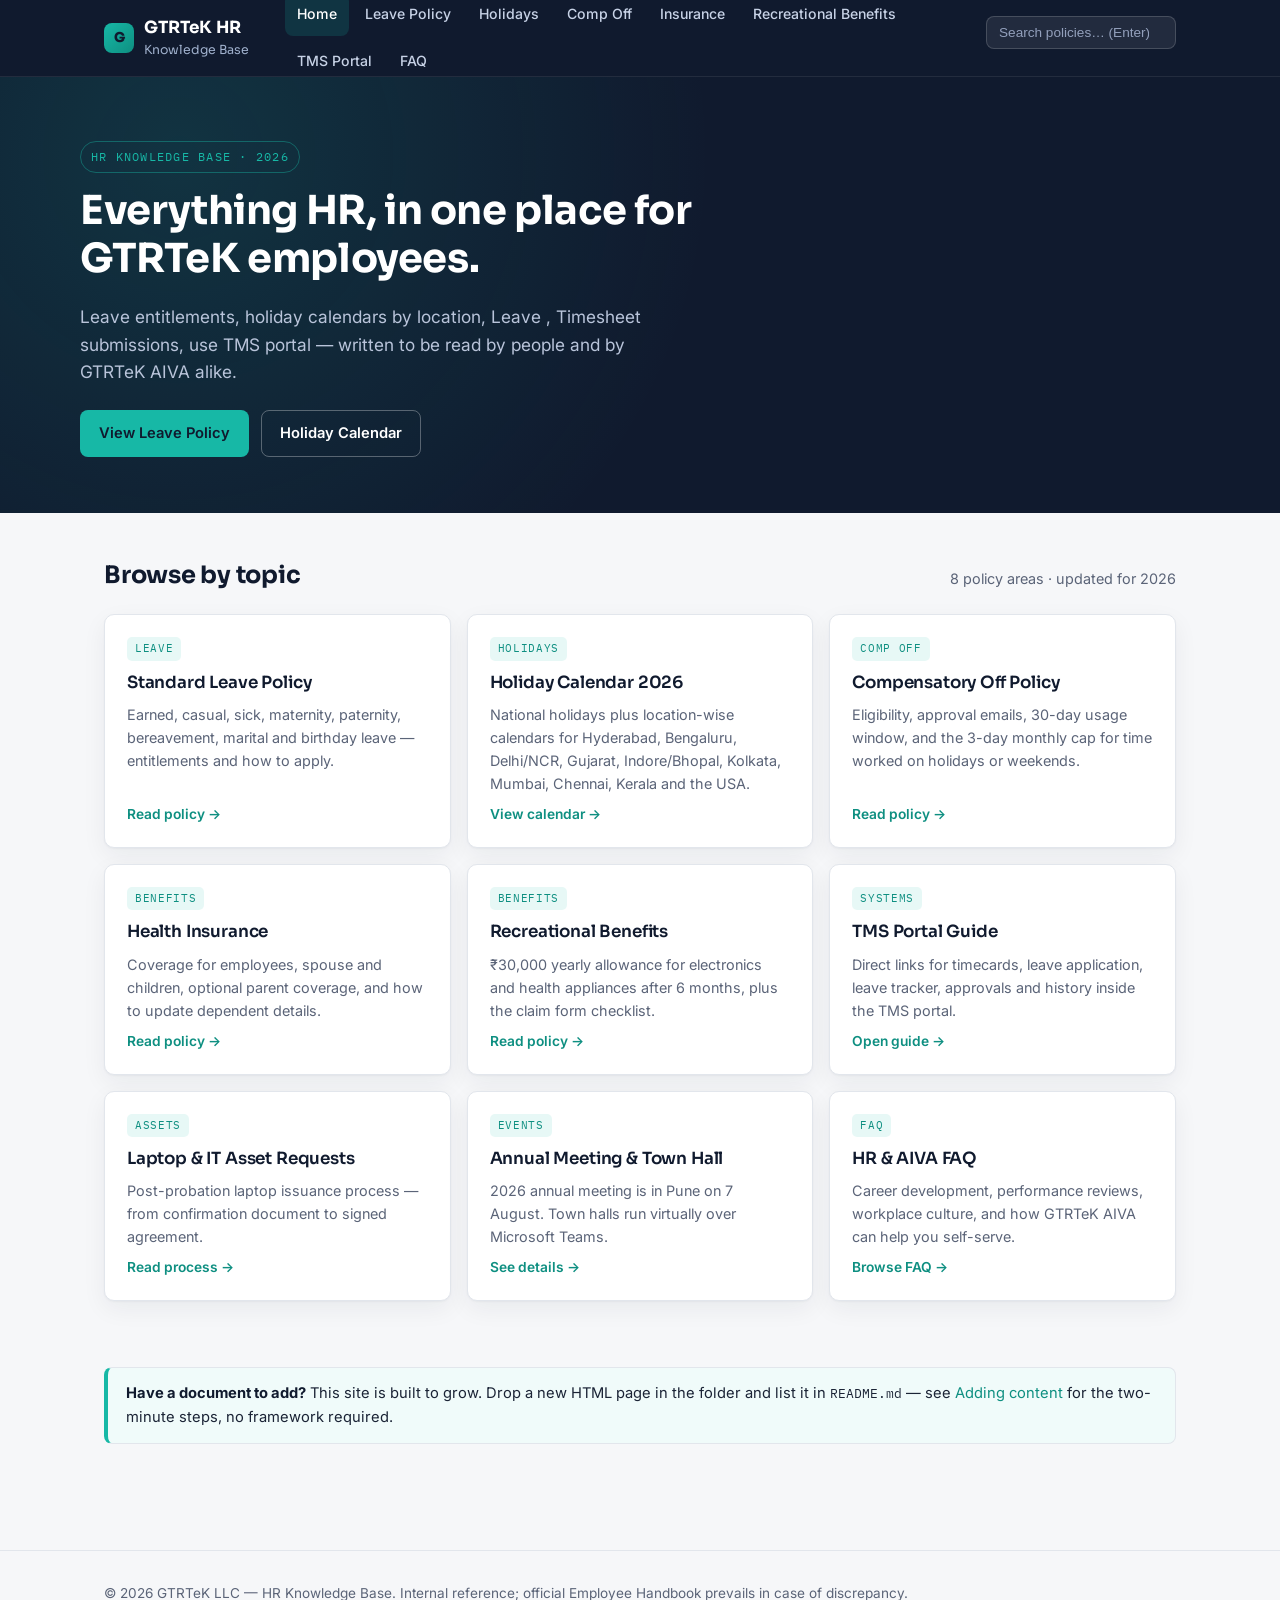
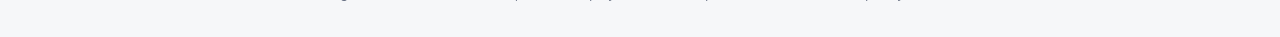
==== index.html @ b5955fe6 "first commit" ====
<!DOCTYPE html>
<html lang="en">
<head>
<meta charset="UTF-8">
<meta name="viewport" content="width=device-width, initial-scale=1.0">
<title>Home · GTRTeK HR Knowledge Base</title>
<meta name="description" content="GTRTeK HR knowledge base: leave, holidays, comp off, insurance, recreational benefits and TMS portal guidance.">
<link rel="preconnect" href="https://fonts.googleapis.com">
<link rel="preconnect" href="https://fonts.gstatic.com" crossorigin>
<link href="https://fonts.googleapis.com/css2?family=Sora:wght@600;700;800&family=Inter:wght@400;500;600;700&family=IBM+Plex+Mono:wght@500;600&display=swap" rel="stylesheet">
<link rel="stylesheet" href="assets/style.css">
<link rel="icon" href="data:image/svg+xml,<svg xmlns=%22http://www.w3.org/2000/svg%22 viewBox=%220 0 32 32%22><rect width=%2232%22 height=%2232%22 rx=%228%22 fill=%22%23101A2E%22/><text x=%2216%22 y=%2222%22 font-size=%2216%22 text-anchor=%22middle%22 fill=%22%2317B8A6%22 font-family=%22sans-serif%22 font-weight=%22800%22>G</text></svg>">
</head>
<body><a class="skip-link" href="#main">Skip to content</a>
<header class="topbar">
  <div class="topbar-inner">
    <a class="brand" href="index.html">
      <span class="mark">G</span>
      <span>GTRTeK HR<span class="sub">Knowledge Base</span></span>
    </a>
    <!-- <a class="brand" href="index.html">
      <img src="assets/New_logo_GTR.png" alt="GTRTeK logo" >
    </a> -->
    <nav class="main-nav" aria-label="Primary">
        <a href="index.html" class="active">Home</a>
        <a href="leave-policy.html">Leave Policy</a>
        <a href="holiday-calendar.html">Holidays</a>
        <a href="comp-off-policy.html">Comp Off</a>
        <a href="health-insurance.html">Insurance</a>
        <a href="recreational-benefits.html">Recreational Benefits</a>
        <a href="tms-portal.html">TMS Portal</a>
        <a href="hr-faq.html">FAQ</a>
    </nav>
    <button class="nav-toggle" aria-label="Toggle navigation" aria-expanded="false">☰</button>
    <div class="topbar-search">
      <input type="search" id="site-search" placeholder="Search policies… (Enter)" aria-label="Search the knowledge base">
    </div>
  </div>
</header>
<main id="main">
<section class="hero">
  <div class="hero-inner">
    <span class="eyebrow">HR Knowledge Base · 2026</span>
    <h1>Everything HR, in one place for GTRTeK employees.</h1>
    <p class="lead">Leave entitlements, holiday calendars by location, Leave , Timesheet submissions, use TMS portal — written to be read by people and by GTRTeK AIVA alike.</p>
    <div class="hero-actions">
      <a class="btn btn-primary" href="leave-policy.html">View Leave Policy</a>
      <a class="btn btn-ghost" href="holiday-calendar.html">Holiday Calendar</a>
    </div>
  </div>
</section>

<section class="section">
  <div class="section-head">
    <h2>Browse by topic</h2>
    <span class="meta">8 policy areas · updated for 2026</span>
  </div>
  <div class="card-grid">

    <div class="card" data-searchable>
      <span class="tag">Leave</span>
      <h3>Standard Leave Policy</h3>
      <p>Earned, casual, sick, maternity, paternity, bereavement, marital and birthday leave — entitlements and how to apply.</p>
      <a class="card-link" href="leave-policy.html">Read policy →</a>
    </div>

    <div class="card" data-searchable>
      <span class="tag">Holidays</span>
      <h3>Holiday Calendar 2026</h3>
      <p>National holidays plus location-wise calendars for Hyderabad, Bengaluru, Delhi/NCR, Gujarat, Indore/Bhopal, Kolkata, Mumbai, Chennai, Kerala and the USA.</p>
      <a class="card-link" href="holiday-calendar.html">View calendar →</a>
    </div>

    <div class="card" data-searchable>
      <span class="tag">Comp Off</span>
      <h3>Compensatory Off Policy</h3>
      <p>Eligibility, approval emails, 30-day usage window, and the 3-day monthly cap for time worked on holidays or weekends.</p>
      <a class="card-link" href="comp-off-policy.html">Read policy →</a>
    </div>

    <div class="card" data-searchable>
      <span class="tag">Benefits</span>
      <h3>Health Insurance</h3>
      <p>Coverage for employees, spouse and children, optional parent coverage, and how to update dependent details.</p>
      <a class="card-link" href="health-insurance.html">Read policy →</a>
    </div>

    <div class="card" data-searchable>
      <span class="tag">Benefits</span>
      <h3>Recreational Benefits</h3>
      <p>₹30,000 yearly allowance for electronics and health appliances after 6 months, plus the claim form checklist.</p>
      <a class="card-link" href="recreational-benefits.html">Read policy →</a>
    </div>

    <div class="card" data-searchable>
      <span class="tag">Systems</span>
      <h3>TMS Portal Guide</h3>
      <p>Direct links for timecards, leave application, leave tracker, approvals and history inside the TMS portal.</p>
      <a class="card-link" href="tms-portal.html">Open guide →</a>
    </div>

    <div class="card" data-searchable>
      <span class="tag">Assets</span>
      <h3>Laptop &amp; IT Asset Requests</h3>
      <p>Post-probation laptop issuance process — from confirmation document to signed agreement.</p>
      <a class="card-link" href="hr-faq.html#laptop">Read process →</a>
    </div>

    <div class="card" data-searchable>
      <span class="tag">Events</span>
      <h3>Annual Meeting &amp; Town Hall</h3>
      <p>2026 annual meeting is in Pune on 7 August. Town halls run virtually over Microsoft Teams.</p>
      <a class="card-link" href="hr-faq.html#events">See details →</a>
    </div>

    <div class="card" data-searchable>
      <span class="tag">FAQ</span>
      <h3>HR &amp; AIVA FAQ</h3>
      <p>Career development, performance reviews, workplace culture, and how GTRTeK AIVA can help you self-serve.</p>
      <a class="card-link" href="hr-faq.html">Browse FAQ →</a>
    </div>

  </div>
</section>

<section class="section" style="padding-top:0;">
  <div class="callout">
    <strong>Have a document to add?</strong> This site is built to grow. Drop a new HTML page in the folder and list it in <code>README.md</code> — see <a href="README.md">Adding content</a> for the two-minute steps, no framework required.
  </div>
</section>
</main><footer>
  <div class="shell">
    <div>© 2026 GTRTeK LLC — HR Knowledge Base. Internal reference; official Employee Handbook prevails in case of discrepancy.</div>

  </div>
</footer>
<script src="assets/script.js"></script>
</body>
</html>
---- assets/style.css ----
/* ============================================================
   GTRTeK HR Knowledge Base — stylesheet
   Palette: Ink Navy #101A2E, Deep Steel #223350, Signal Teal #17B8A6,
            Paper #F6F7F9, Line #E2E6EC, Warn Amber #C97A2B
   Type: 'Sora' (display/headings), 'Inter' (body/UI), 'IBM Plex Mono' (data/labels)
   ============================================================ */

:root{
  --ink:#101A2E;
  --steel:#223350;
  --steel-soft:#3C4E6E;
  --teal:#17B8A6;
  --teal-deep:#0E8F81;
  --amber:#C97A2B;
  --paper:#F6F7F9;
  --card:#FFFFFF;
  --line:#E2E6EC;
  --text:#1B2436;
  --text-soft:#5B6478;
  --radius:10px;
  --maxw:1120px;
  --shadow: 0 1px 2px rgba(16,26,46,0.04), 0 8px 24px rgba(16,26,46,0.06);
}

*{box-sizing:border-box;}
html{scroll-behavior:smooth;}
body{
  margin:0;
  background:var(--paper);
  color:var(--text);
  font-family:'Inter', -apple-system, BlinkMacSystemFont, "Segoe UI", sans-serif;
  font-size:16px;
  line-height:1.6;
  -webkit-font-smoothing:antialiased;
}

h1,h2,h3,h4{
  font-family:'Sora', 'Inter', sans-serif;
  color:var(--ink);
  line-height:1.2;
  margin:0 0 .5em;
  letter-spacing:-0.01em;
}
h1{font-size:2.1rem; font-weight:700;}
h2{font-size:1.5rem; font-weight:700; margin-top:2.2em;}
h3{font-size:1.15rem; font-weight:600; margin-top:1.6em;}
p{margin:0 0 1em; color:var(--text);}
a{color:var(--teal-deep); text-decoration:none;}
a:hover{text-decoration:underline;}
code, .mono{font-family:'IBM Plex Mono', 'SFMono-Regular', monospace; font-size:.85em;}

.skip-link{
  position:absolute; left:-999px; top:0; background:var(--ink); color:#fff;
  padding:10px 16px; z-index:200; border-radius:0 0 8px 0;
}
.skip-link:focus{left:0;}

/* ---------- Top bar ---------- */
.topbar{
  position:sticky; top:0; z-index:100;
  background:var(--ink);
  border-bottom:1px solid rgba(255,255,255,0.08);
}
.topbar-inner{
  max-width:var(--maxw); margin:0 auto; padding:0 24px;
  display:flex; align-items:center; gap:24px; height:64px;
  margin-bottom: 12px;;
}
.brand{
  display:flex; align-items:center; gap:10px;
  font-family:'Sora',sans-serif; font-weight:700; color:#fff; font-size:1.05rem;
  white-space:nowrap;
  margin-top: 12px;
}
.brand .mark{
  width:30px; height:30px; border-radius:8px;
  background:linear-gradient(135deg, var(--teal), var(--teal-deep));
  display:flex; align-items:center; justify-content:center;
  color:var(--ink); font-weight:800; font-size:.85rem; font-family:'Sora',sans-serif;
}
.brand .sub{color:#9FB0CC; font-weight:400; font-size:.78rem; display:block;}

.nav-toggle{
  display:none; background:none; border:1px solid rgba(255,255,255,0.25);
  color:#fff; border-radius:8px; padding:8px 10px; margin-left:auto; cursor:pointer;
}

.main-nav{display:flex; gap:4px; margin-left:12px; flex-wrap:wrap; margin-top:12px;}
.main-nav a{
  color:#C7D2E6; font-size:.88rem; font-weight:500; padding:10px 12px;
  border-radius:8px; white-space:nowrap;
}
.main-nav a:hover{color:#fff; background:rgba(255,255,255,0.06); text-decoration:none;}
.main-nav a.active{color:#fff; background:rgba(23,184,166,0.16);}

.topbar-search{margin-left:auto; display:flex; align-items:center;}
#site-search{
  background:rgba(255,255,255,0.08); border:1px solid rgba(255,255,255,0.16);
  color:#fff; border-radius:8px; padding:8px 12px; font-size:.85rem; width:190px;
}
#site-search::placeholder{color:#93A0BC;}
#site-search:focus{outline:2px solid var(--teal); outline-offset:1px;}

/* ---------- Layout shell ---------- */
.shell{max-width:var(--maxw); margin:0 auto; padding:0 24px;}
.page{
  display:grid; grid-template-columns:220px 1fr; gap:40px;
  max-width:var(--maxw); margin:0 auto; padding:36px 24px 80px;
  align-items:start;
}
.page.no-sidebar{grid-template-columns:1fr;}

.side-nav{
  position:sticky; top:88px;
  border-right:1px solid var(--line);
  padding-right:20px;
}
.side-nav .eyebrow{
  font-family:'IBM Plex Mono', monospace; text-transform:uppercase; font-size:.7rem;
  letter-spacing:.08em; color:var(--text-soft); margin-bottom:10px; display:block;
}
.side-nav ul{list-style:none; margin:0 0 22px; padding:0;}
.side-nav li{margin-bottom:2px;}
.side-nav a{
  display:block; padding:7px 10px; border-radius:7px; font-size:.88rem;
  color:var(--steel-soft); font-weight:500;
}
.side-nav a:hover{background:#EEF1F5; text-decoration:none; color:var(--ink);}
.side-nav a.active{background:rgba(23,184,166,0.12); color:var(--teal-deep); font-weight:600;}

.content{min-width:0;}

/* ---------- Hero (home) ---------- */
.hero{
  background:radial-gradient(circle at 14% 18%, rgba(23,184,166,0.16), transparent 46%), var(--ink);
  color:#fff; padding:64px 24px 56px;
}
.hero-inner{max-width:var(--maxw); margin:0 auto;}
.hero .eyebrow{
  font-family:'IBM Plex Mono', monospace; font-size:.78rem; letter-spacing:.1em;
  text-transform:uppercase; color:var(--teal); margin-bottom:14px; display:inline-block;
  border:1px solid rgba(23,184,166,0.4); padding:5px 10px; border-radius:20px;
}
.hero h1{color:#fff; font-size:2.5rem; max-width:680px;}
.hero p.lead{color:#B9C4DA; font-size:1.08rem; max-width:600px;}
.hero-actions{display:flex; gap:12px; margin-top:24px; flex-wrap:wrap;}
.btn{
  display:inline-flex; align-items:center; gap:8px; padding:11px 18px;
  border-radius:8px; font-weight:600; font-size:.92rem; cursor:pointer; border:1px solid transparent;
}
.btn-primary{background:var(--teal); color:var(--ink);}
.btn-primary:hover{background:#28CBB8; text-decoration:none;}
.btn-ghost{background:transparent; color:#fff; border-color:rgba(255,255,255,0.3);}
.btn-ghost:hover{background:rgba(255,255,255,0.08); text-decoration:none;}

/* ---------- Cards / grids ---------- */
.section{max-width:var(--maxw); margin:0 auto; padding:48px 24px;}
.section-head{display:flex; justify-content:space-between; align-items:flex-end; margin-bottom:24px; gap:16px; flex-wrap:wrap;}
.section-head h2{margin:0;}
.section-head .meta{color:var(--text-soft); font-size:.9rem;}

.card-grid{display:grid; grid-template-columns:repeat(3,1fr); gap:16px;}
@media(max-width:900px){.card-grid{grid-template-columns:repeat(2,1fr);}}
@media(max-width:640px){.card-grid{grid-template-columns:1fr;}}

.card{
  background:var(--card); border:1px solid var(--line); border-radius:var(--radius);
  padding:22px; box-shadow:var(--shadow); transition:transform .15s ease, box-shadow .15s ease;
  display:flex; flex-direction:column; gap:8px;
}
.card:hover{transform:translateY(-2px); box-shadow:0 12px 28px rgba(16,26,46,0.1);}
.card .tag{
  font-family:'IBM Plex Mono',monospace; font-size:.68rem; text-transform:uppercase;
  letter-spacing:.06em; color:var(--teal-deep); background:rgba(23,184,166,0.1);
  padding:3px 8px; border-radius:5px; width:fit-content;
}
.card h3{margin:4px 0 2px; font-size:1.05rem;}
.card p{color:var(--text-soft); font-size:.9rem; margin:0;}
.card a.card-link{font-size:.86rem; font-weight:600; margin-top:auto;}

/* ---------- Tables ---------- */
.table-wrap{overflow-x:auto; border:1px solid var(--line); border-radius:var(--radius); margin:1.2em 0;}
table{border-collapse:collapse; width:100%; font-size:.92rem; background:var(--card);}
thead th{
  background:var(--ink); color:#fff; text-align:left; padding:11px 14px;
  font-family:'IBM Plex Mono',monospace; font-size:.72rem; text-transform:uppercase; letter-spacing:.05em;
  position:sticky; top:0;
}
tbody td{padding:10px 14px; border-top:1px solid var(--line); vertical-align:top;}
tbody tr:nth-child(even){background:#FAFBFC;}
tbody tr.weekend td{background:#FFF3E7;}
td.badge-weekend{color:var(--amber); font-weight:600; font-size:.8rem;}

/* ---------- Callouts ---------- */
.callout{
  border:1px solid var(--line); border-left:4px solid var(--teal);
  background:#F0FBFA; border-radius:8px; padding:14px 18px; margin:1.2em 0; font-size:.92rem;
}
.callout.warn{border-left-color:var(--amber); background:#FFF6EC;}
.callout strong{color:var(--ink);}

/* ---------- Steps ---------- */
.steps{list-style:none; margin:1.4em 0; padding:0; counter-reset:step;}
.steps li{
  counter-increment:step; position:relative; padding:6px 0 14px 40px; border-left:2px solid var(--line);
  margin-left:14px;
}
.steps li:last-child{border-left-color:transparent;}
.steps li::before{
  content:counter(step); position:absolute; left:-14px; top:2px;
  width:28px; height:28px; border-radius:50%; background:var(--ink); color:#fff;
  font-family:'IBM Plex Mono',monospace; font-size:.78rem; font-weight:700;
  display:flex; align-items:center; justify-content:center;
}
.steps li strong{color:var(--ink); display:block; margin-bottom:2px;}

/* ---------- Definition list / FAQ ---------- */
.faq-item{border-bottom:1px solid var(--line); padding:16px 0;}
.faq-item summary{
  font-weight:600; color:var(--ink); cursor:pointer; list-style:none; display:flex;
  justify-content:space-between; align-items:center; gap:12px;
}
.faq-item summary::-webkit-details-marker{display:none;}
.faq-item summary::after{content:"+"; font-size:1.2rem; color:var(--teal-deep); font-weight:400;}
.faq-item[open] summary::after{content:"–";}
.faq-item p{margin-top:10px; color:var(--text-soft);}

/* ---------- Location tabs (holiday calendar) ---------- */
.loc-tabs{display:flex; flex-wrap:wrap; gap:8px; margin:18px 0 26px;}
.loc-tab{
  border:1px solid var(--line); background:var(--card); padding:7px 14px; border-radius:20px;
  font-size:.85rem; font-weight:600; color:var(--steel-soft); cursor:pointer;
}
.loc-tab:hover{border-color:var(--teal);}
.loc-tab.active{background:var(--ink); color:#fff; border-color:var(--ink);}
.loc-panel{display:none;}
.loc-panel.active{display:block;}

/* ---------- Contacts ---------- */
.contact-grid{display:grid; grid-template-columns:repeat(auto-fill,minmax(230px,1fr)); gap:14px; margin:1em 0;}
.contact-card{border:1px solid var(--line); border-radius:8px; padding:14px 16px; background:var(--card);}
.contact-card .role{color:var(--text-soft); font-size:.8rem; text-transform:uppercase; letter-spacing:.04em; font-family:'IBM Plex Mono',monospace;}
.contact-card .name{font-weight:700; color:var(--ink); margin:2px 0 4px;}

/* ---------- Footer ---------- */
footer{
  border-top:1px solid var(--line); margin-top:40px; padding:32px 24px;
  color:var(--text-soft); font-size:.85rem;
}
footer .shell{display:flex; justify-content:space-between; flex-wrap:wrap; gap:12px;}

/* ---------- Breadcrumb ---------- */
.crumb{font-size:.82rem; color:var(--text-soft); margin-bottom:10px;}
.crumb a{color:var(--text-soft);}
.crumb a:hover{color:var(--teal-deep);}

/* ---------- Search results state ---------- */
[data-searchable].is-hidden{display:none !important;}
.no-results{display:none; color:var(--text-soft); padding:40px 0; text-align:center;}
.no-results.show{display:block;}

/* ---------- Responsive ---------- */
@media(max-width:860px){
  .main-nav{
    position:fixed; top:64px; left:0; right:0; bottom:0; background:var(--ink);
    flex-direction:column; padding:16px; transform:translateY(-110%); transition:transform .2s ease;
    overflow-y:auto; z-index:99;margin:0px;
  }
  .main-nav.open{transform:translateY(0);}
  .main-nav a{font-size:1rem; padding:14px 12px; border-bottom:1px solid rgba(255,255,255,0.08);}
  .nav-toggle{display:block;}
  .topbar-search{display:none;}
  .page{grid-template-columns:1fr;}
  .side-nav{position:static; border-right:none; border-bottom:1px solid var(--line); padding:0 0 16px; margin-bottom:16px;}
  .side-nav ul{display:flex; flex-wrap:wrap; gap:6px;}
  .side-nav li{margin:0;}
}
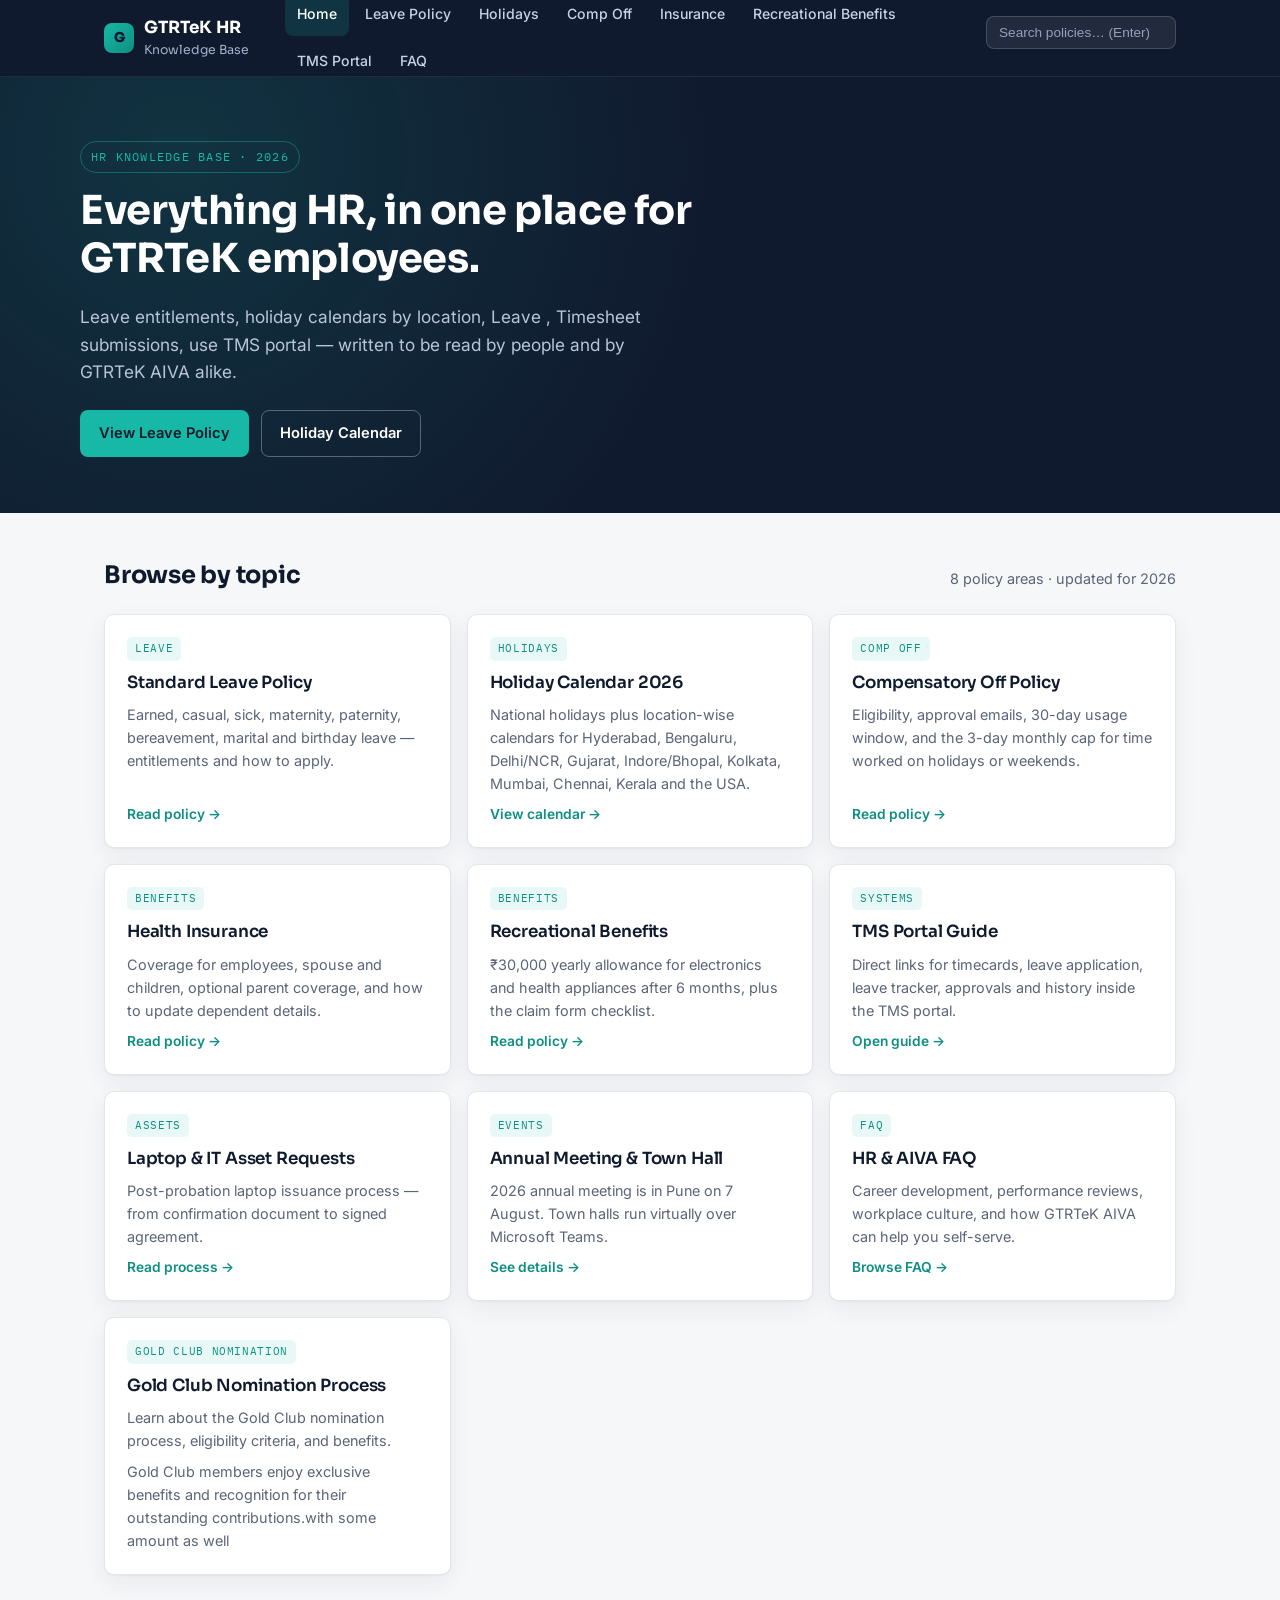
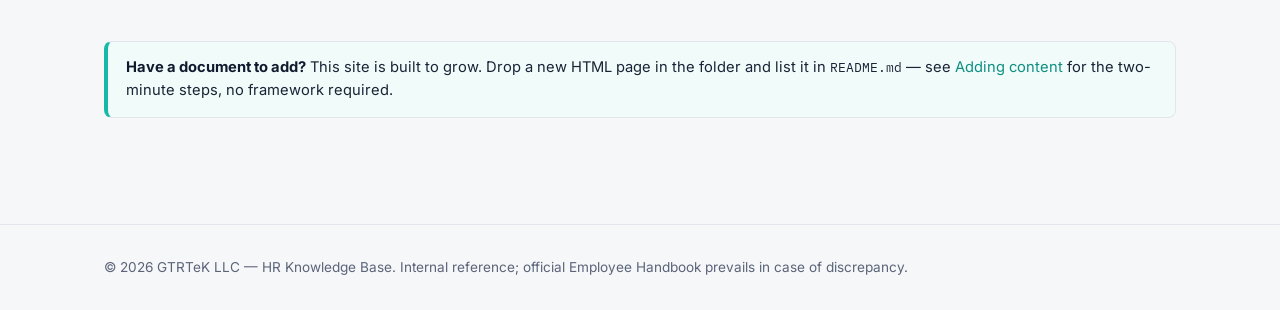
==== commit a25f30bc: "first commit" ====
--- a/index.html
+++ b/index.html
@@ -23,7 +23,7 @@
     </a> -->
     <nav class="main-nav" aria-label="Primary">
         <a href="index.html" class="active">Home</a>
-        <a href="leave-policy.html">Leave Policy</a>
+        <a href="GTRLeave-policy.html">Leave Policy</a>
         <a href="holiday-calendar.html">Holidays</a>
         <a href="comp-off-policy.html">Comp Off</a>
         <a href="health-insurance.html">Insurance</a>
@@ -44,7 +44,7 @@
     <h1>Everything HR, in one place for GTRTeK employees.</h1>
     <p class="lead">Leave entitlements, holiday calendars by location, Leave , Timesheet submissions, use TMS portal — written to be read by people and by GTRTeK AIVA alike.</p>
     <div class="hero-actions">
-      <a class="btn btn-primary" href="leave-policy.html">View Leave Policy</a>
+      <a class="btn btn-primary" href="GTRLeave-policy.html">View Leave Policy</a>
       <a class="btn btn-ghost" href="holiday-calendar.html">Holiday Calendar</a>
     </div>
   </div>
@@ -61,7 +61,7 @@
       <span class="tag">Leave</span>
       <h3>Standard Leave Policy</h3>
       <p>Earned, casual, sick, maternity, paternity, bereavement, marital and birthday leave — entitlements and how to apply.</p>
-      <a class="card-link" href="leave-policy.html">Read policy →</a>
+      <a class="card-link" href="GTRGTRLeave-policy.html">Read policy →</a>
     </div>
 
     <div class="card" data-searchable>
@@ -119,7 +119,12 @@
       <p>Career development, performance reviews, workplace culture, and how GTRTeK AIVA can help you self-serve.</p>
       <a class="card-link" href="hr-faq.html">Browse FAQ →</a>
     </div>
-
+    <div class="card" data-searchable>
+      <span class="tag">Gold Club Nomination</span>
+      <h3>Gold Club Nomination Process</h3>
+      <p>Learn about the Gold Club nomination process, eligibility criteria, and benefits.</p>
+    <p>Gold Club members enjoy exclusive benefits and recognition for their outstanding contributions.with some amount as well</p>
+    </div>
   </div>
 </section>
 
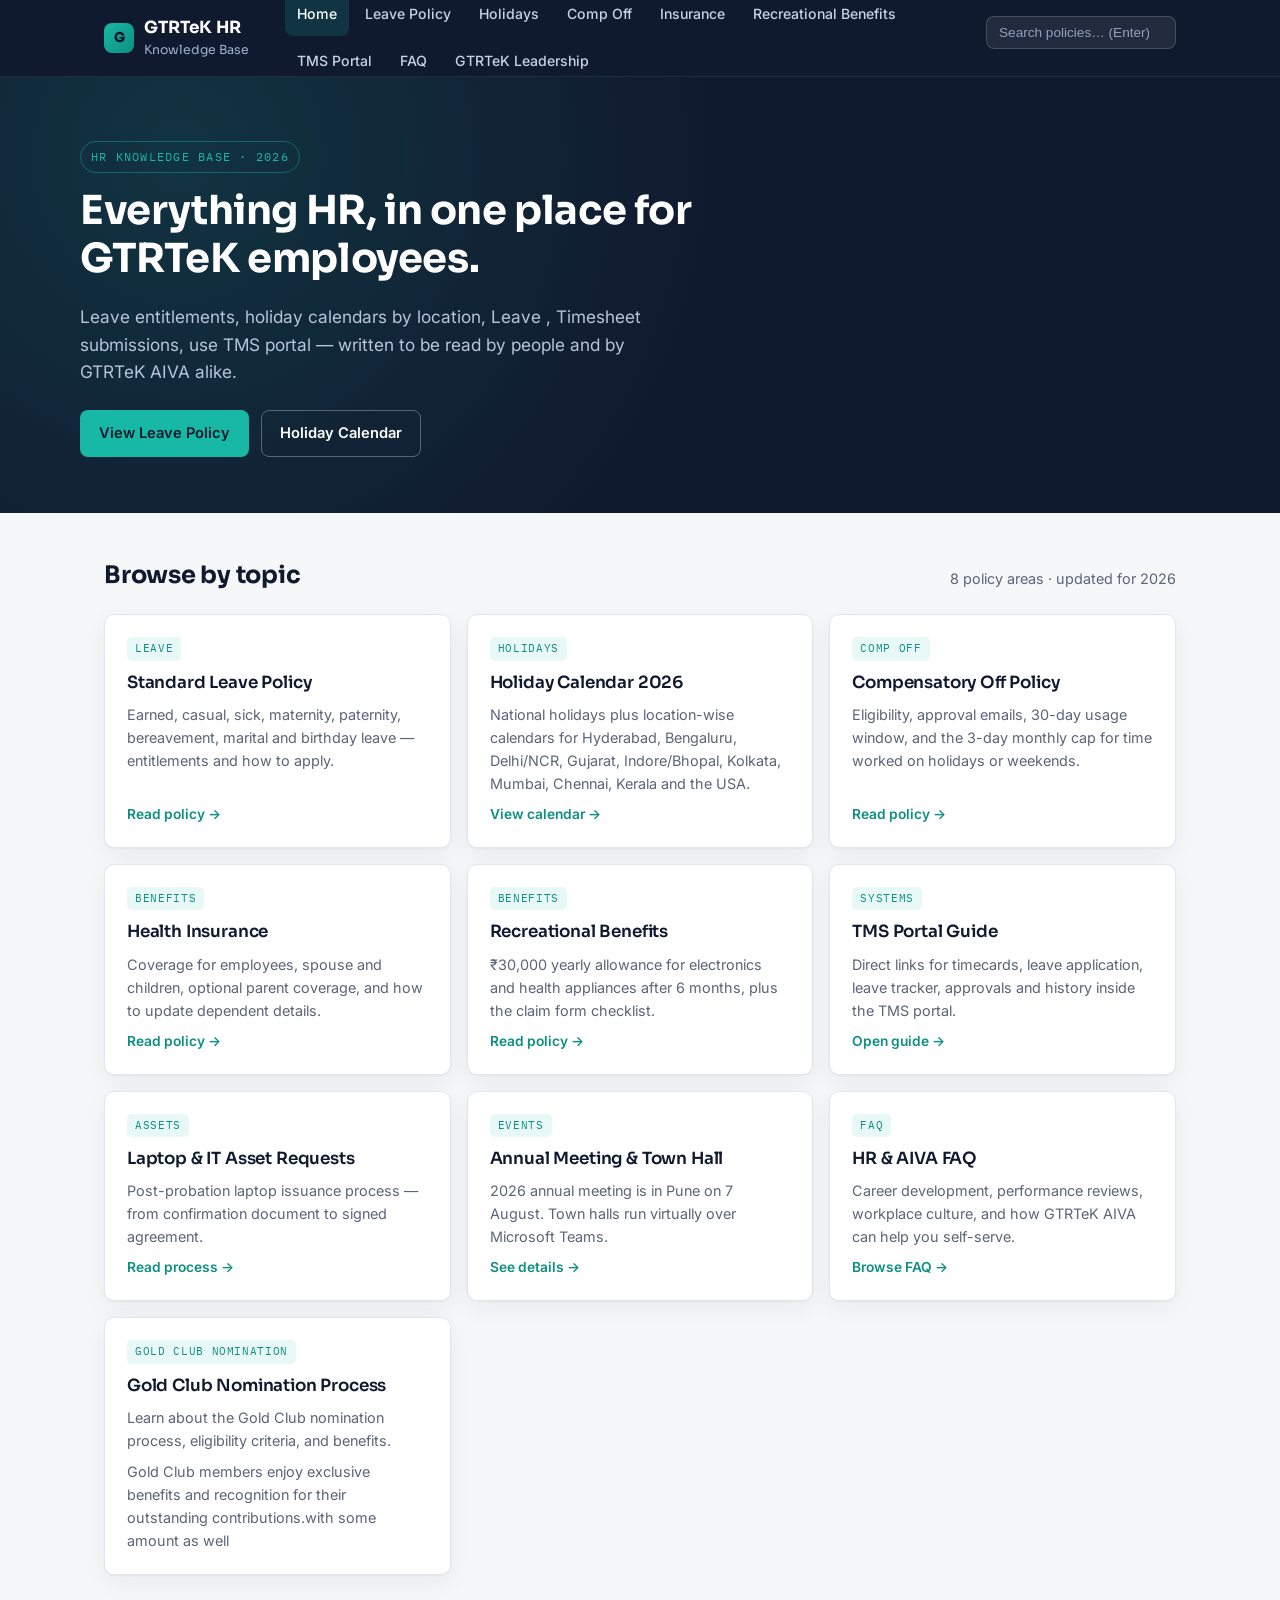
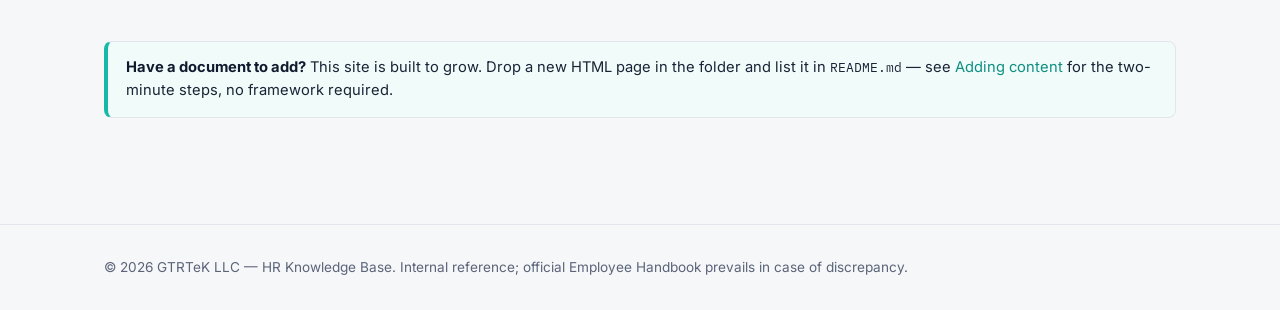
==== commit f16a022e: "first commit" ====
--- a/index.html
+++ b/index.html
@@ -30,6 +30,7 @@
         <a href="recreational-benefits.html">Recreational Benefits</a>
         <a href="tms-portal.html">TMS Portal</a>
         <a href="hr-faq.html">FAQ</a>
+         <a href="GTRLeadership.html">GTRTeK Leadership</a>
     </nav>
     <button class="nav-toggle" aria-label="Toggle navigation" aria-expanded="false">☰</button>
     <div class="topbar-search">
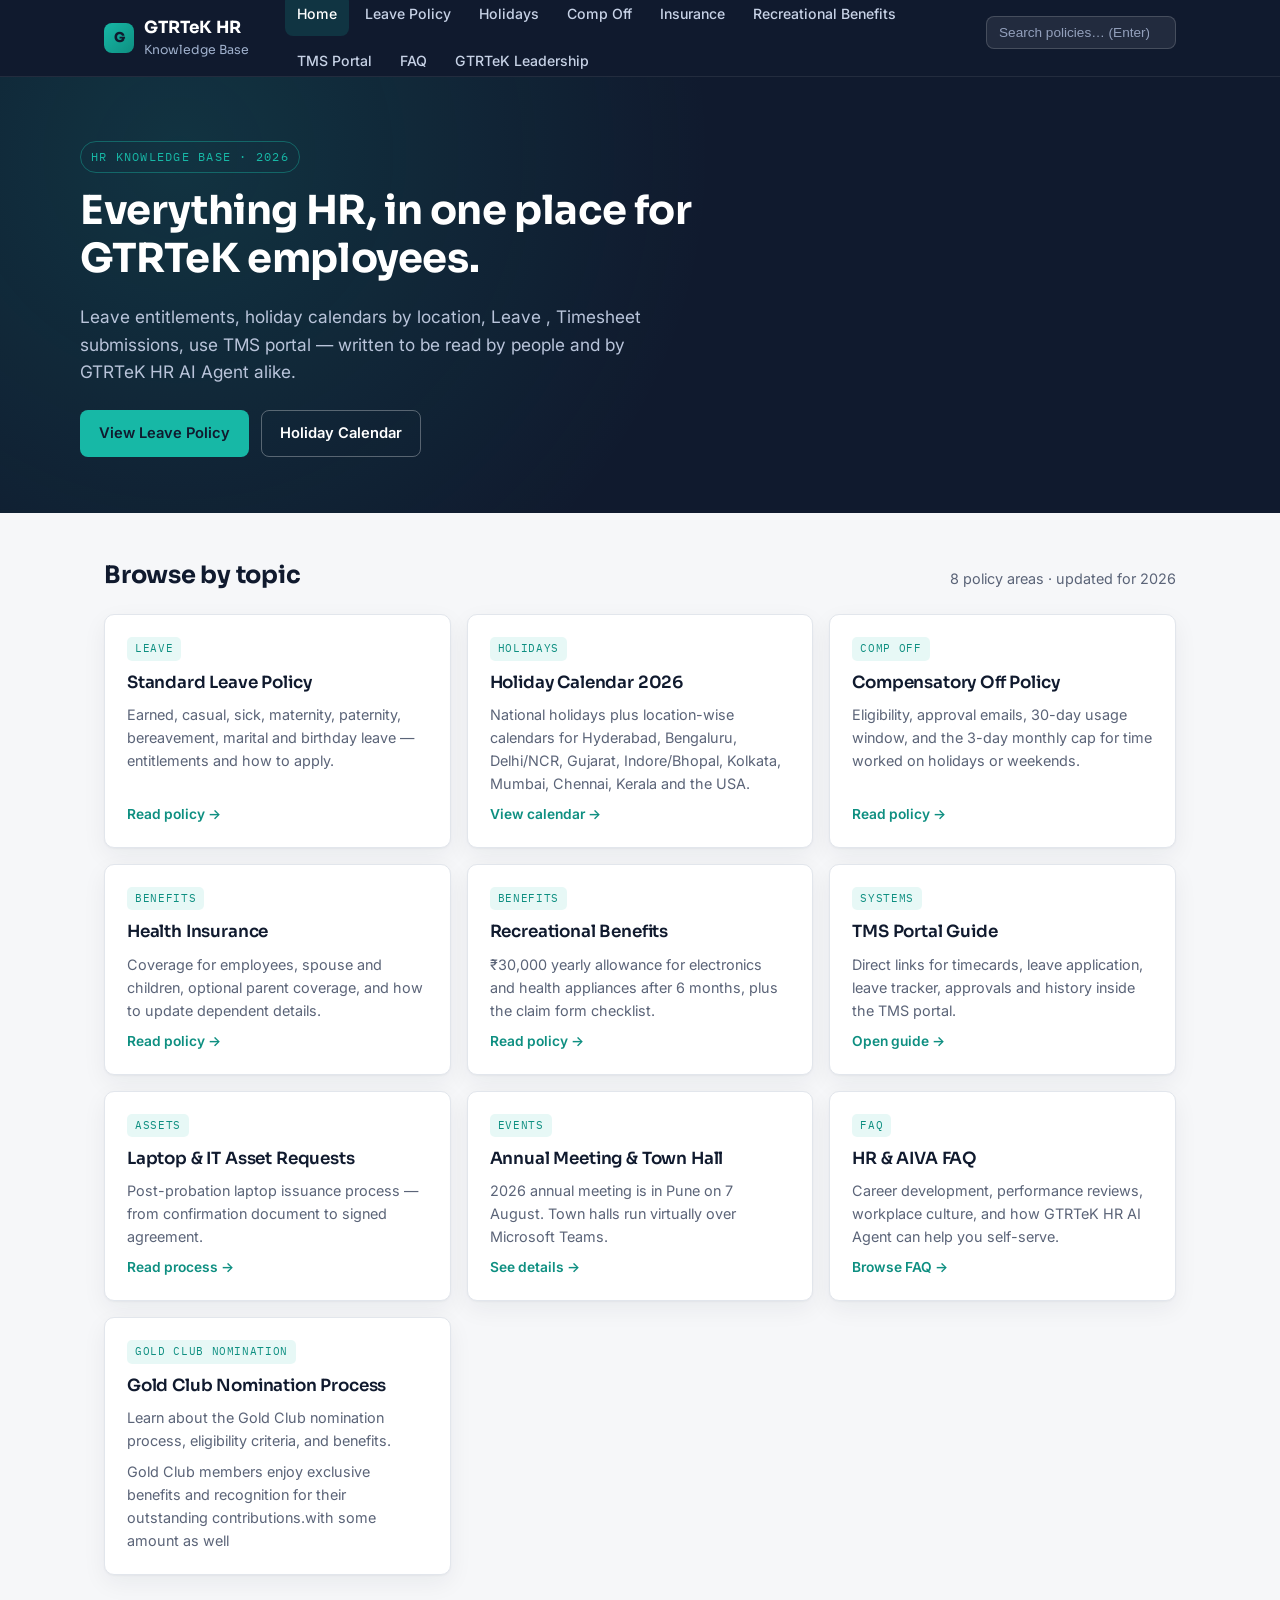
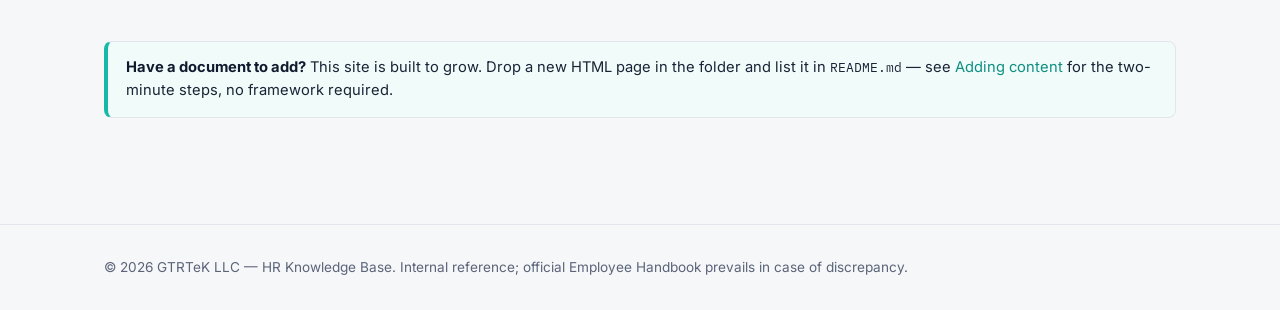
==== commit b24d024b: "first commit" ====
--- a/index.html
+++ b/index.html
@@ -43,7 +43,7 @@
   <div class="hero-inner">
     <span class="eyebrow">HR Knowledge Base · 2026</span>
     <h1>Everything HR, in one place for GTRTeK employees.</h1>
-    <p class="lead">Leave entitlements, holiday calendars by location, Leave , Timesheet submissions, use TMS portal — written to be read by people and by GTRTeK AIVA alike.</p>
+    <p class="lead">Leave entitlements, holiday calendars by location, Leave , Timesheet submissions, use TMS portal — written to be read by people and by GTRTeK HR AI Agent alike.</p>
     <div class="hero-actions">
       <a class="btn btn-primary" href="GTRLeave-policy.html">View Leave Policy</a>
       <a class="btn btn-ghost" href="holiday-calendar.html">Holiday Calendar</a>
@@ -117,7 +117,7 @@
     <div class="card" data-searchable>
       <span class="tag">FAQ</span>
       <h3>HR &amp; AIVA FAQ</h3>
-      <p>Career development, performance reviews, workplace culture, and how GTRTeK AIVA can help you self-serve.</p>
+      <p>Career development, performance reviews, workplace culture, and how GTRTeK HR AI Agent can help you self-serve.</p>
       <a class="card-link" href="hr-faq.html">Browse FAQ →</a>
     </div>
     <div class="card" data-searchable>
